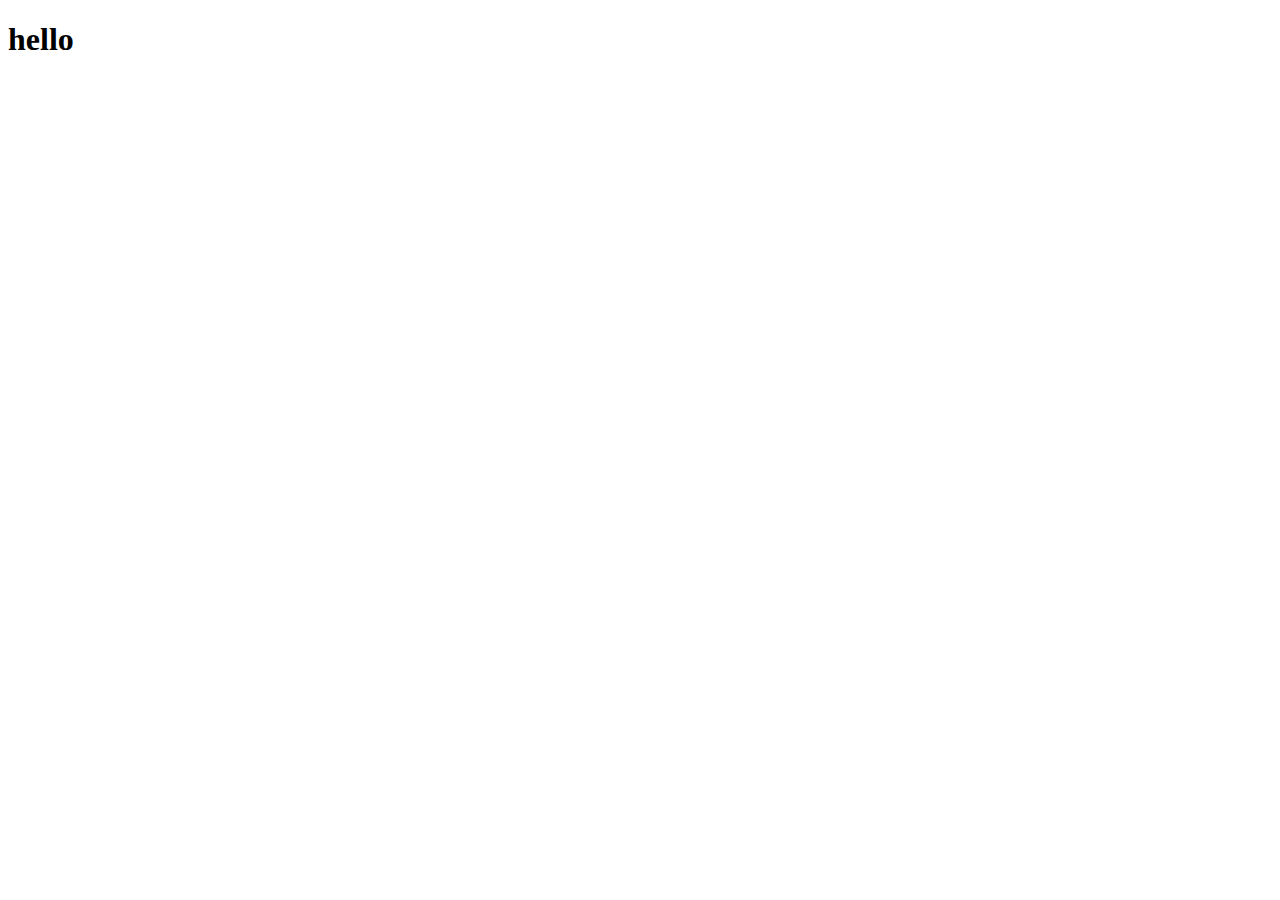
==== index.html @ d556000d "set up" ====
<!DOCTYPE html>
<html lang="en">
<head>
    <meta charset="UTF-8">
    <meta name="viewport" content="width=device-width, initial-scale=1.0">
    <title>Document</title>
</head>
<body>
    <h1>hello</h1>
    
</body>
</html>
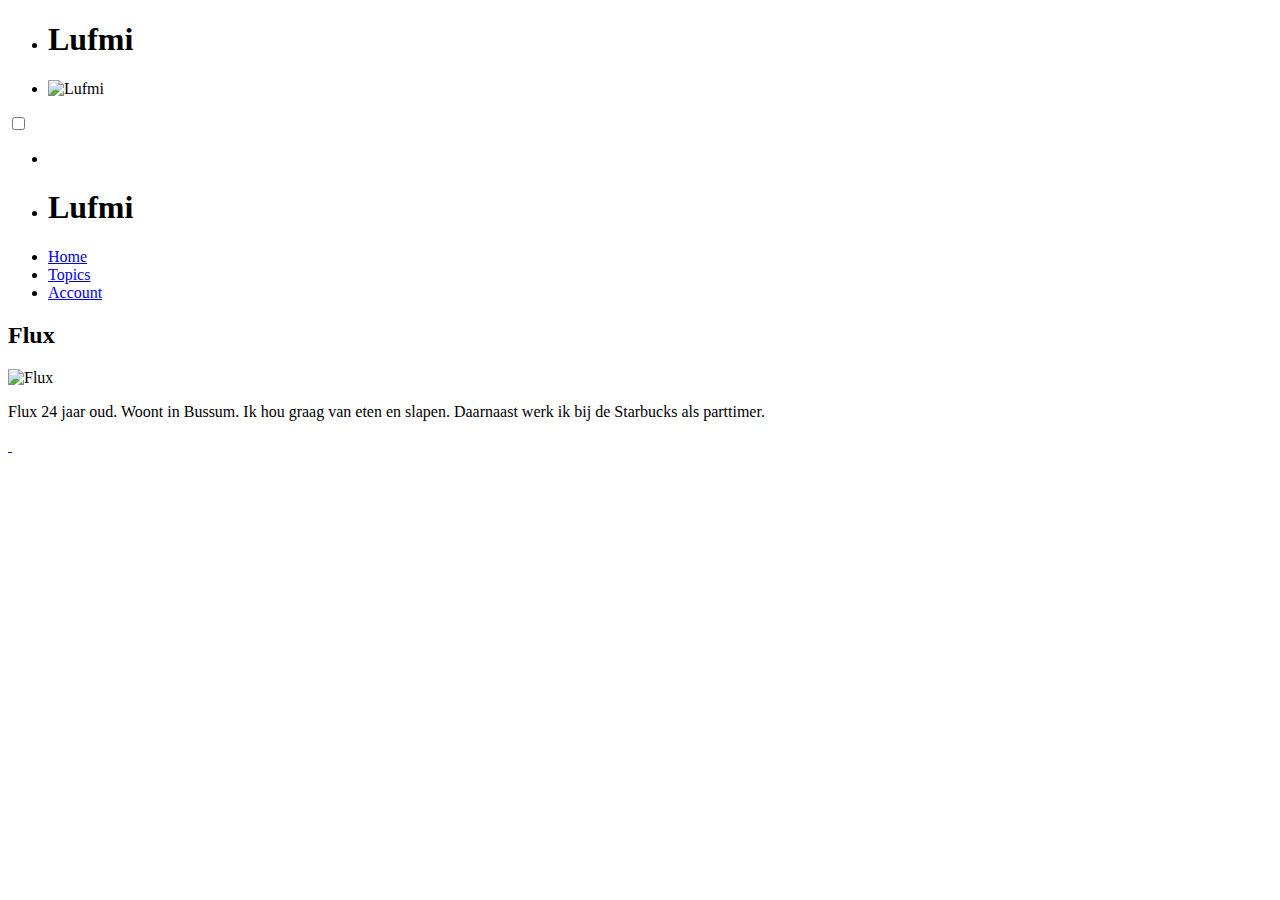
==== commit ad97c88b: "update" ====
--- a/index.html
+++ b/index.html
@@ -1,12 +1,64 @@
 <!DOCTYPE html>
 <html lang="en">
-<head>
-    <meta charset="UTF-8">
-    <meta name="viewport" content="width=device-width, initial-scale=1.0">
-    <title>Document</title>
-</head>
-<body>
-    <h1>hello</h1>
-    
-</body>
+    <head>
+        <meta charset="UTF-8">
+        <meta name="viewport" content="width=device-width, initial-scale=1.0">
+        <link rel="stylesheet" href="css/style.css">
+        <title>Dating-app Lufmi</title>
+    </head>
+    <body>
+        <header>
+            <nav class="navigatie1">
+                <ul>
+                    <li>
+                        <h1>Lufmi</h1>
+                    </li>
+                    <li>
+                        <img id="logo" src="img/logo.svg" alt="Lufmi">
+                    </li>
+                </ul>
+            </nav>
+            <nav class="navigatie2">
+                <div id="menuToggle">
+                    <input type="checkbox"/>
+                    <span></span>
+                    <span></span>
+                    <span></span>
+                    <ul id="menu">
+                        <li>
+                            <img src="" alt="">
+                        </li>
+                        <li>
+                            <h1>Lufmi</h1>
+                        </li>
+                        <li>
+                            <a href="about.html">Home</a>
+                        </li>
+                        <li>
+                            <a href="topics.html">Topics</a>
+                        </li>
+                        <li>
+                            <a href="account.html">Account</a>
+                        </li>
+                    </ul>
+                </div>
+            </nav>
+        </header>
+        <main>
+            <main>
+                <form id="user" method="POST" action="/match">
+                    <h2>Flux</h2>
+                    <img src="img/Anna.jpg" alt="Flux">
+                    <p>Flux 24 jaar oud. Woont in Bussum. Ik hou graag van eten en slapen. Daarnaast
+                        werk ik bij de Starbucks als parttimer.</p>
+                    <a class="LikeButton" href="#">
+                        <img src="img/brokeheart.svg" alt="">
+                    </a>
+                    <a class="LikeButton1" href="#">
+                        <img src="img/heart2.svg" alt="">
+                    </a>
+                </form>
+            </main>
+        </main>
+    </body>
 </html>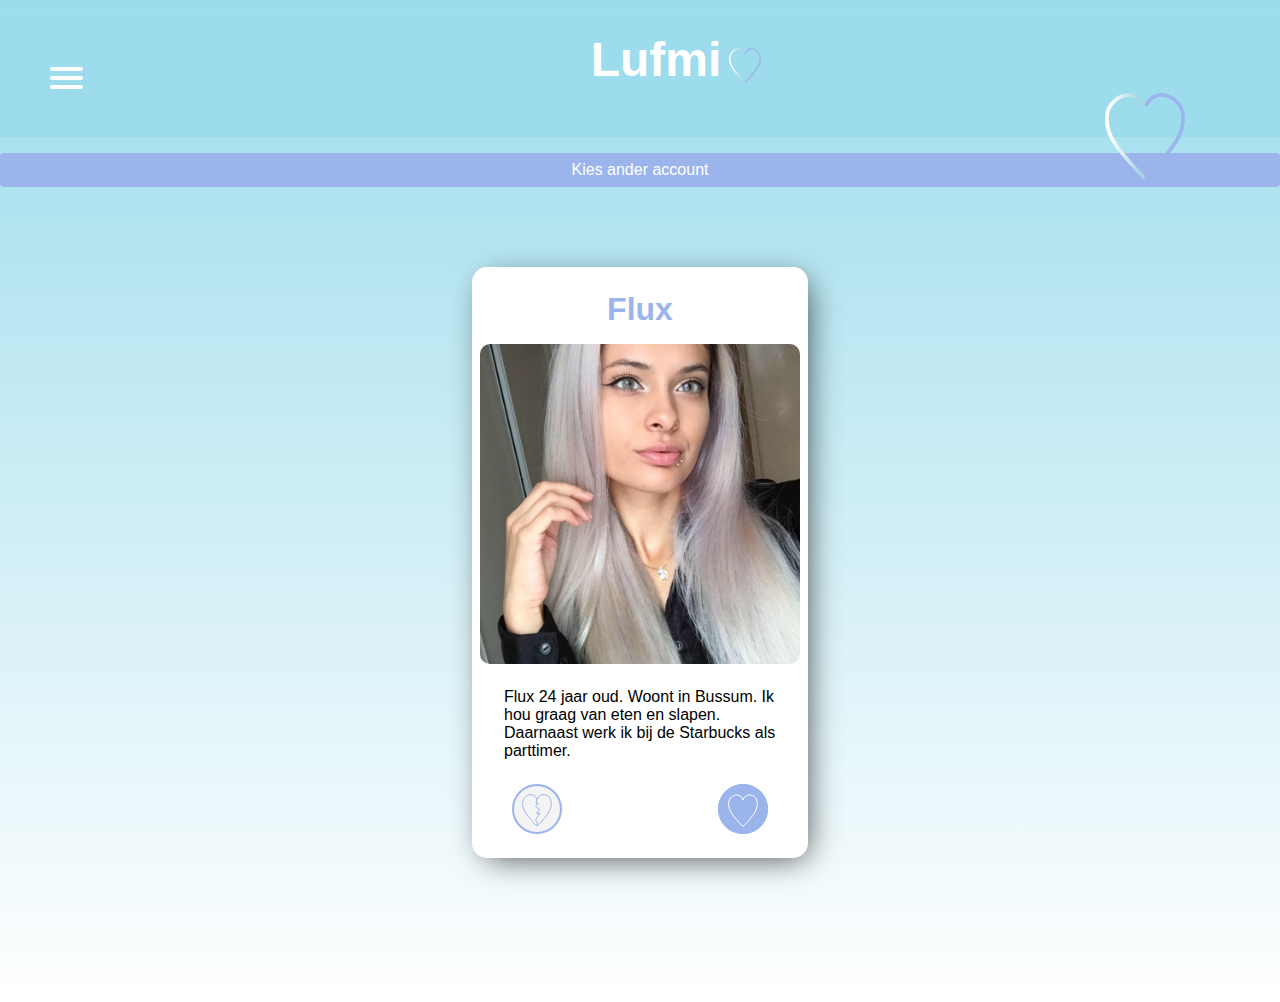
==== commit 2a49fd72: "klaar" ====
--- a/index.html
+++ b/index.html
@@ -3,7 +3,7 @@
     <head>
         <meta charset="UTF-8">
         <meta name="viewport" content="width=device-width, initial-scale=1.0">
-        <link rel="stylesheet" href="css/style.css">
+        <link rel="stylesheet" href="_css/style.css">
         <title>Dating-app Lufmi</title>
     </head>
     <body>
@@ -14,7 +14,7 @@
                         <h1>Lufmi</h1>
                     </li>
                     <li>
-                        <img id="logo" src="img/logo.svg" alt="Lufmi">
+                        <img id="logo" src="_img/logo.svg" alt="Lufmi">
                     </li>
                 </ul>
             </nav>
@@ -32,33 +32,43 @@
                             <h1>Lufmi</h1>
                         </li>
                         <li>
-                            <a href="about.html">Home</a>
+                            <a href="index.html">Home</a>
                         </li>
                         <li>
                             <a href="topics.html">Topics</a>
                         </li>
-                        <li>
-                            <a href="account.html">Account</a>
-                        </li>
+
                     </ul>
                 </div>
             </nav>
         </header>
+        <button class="accordion__button" aria-expanded="true" aria-controls="accordion-resources">Kies ander account</button>
+		</dt>
+		<dd class="accordion__content" id="accordion-resources" aria-hidden="false">
+			<ul>
+                <li><a class="accountA" href="index.html">Flux</a> <li>
+                <li><a class="accountA" href="index.html">Zoë</a></li>
+                <li><a class="accountA" href="index.html">Joey</a></li>
+			</ul>
+		</dd>
+		<dt>
         <main>
-            <main>
-                <form id="user" method="POST" action="/match">
-                    <h2>Flux</h2>
-                    <img src="img/Anna.jpg" alt="Flux">
-                    <p>Flux 24 jaar oud. Woont in Bussum. Ik hou graag van eten en slapen. Daarnaast
-                        werk ik bij de Starbucks als parttimer.</p>
-                    <a class="LikeButton" href="#">
-                        <img src="img/brokeheart.svg" alt="">
-                    </a>
-                    <a class="LikeButton1" href="#">
-                        <img src="img/heart2.svg" alt="">
-                    </a>
-                </form>
-            </main>
+            <form id="user" method="POST" action="/match">
+                <h2>Flux</h2>
+                <img src="_img/Anna.jpg" alt="Flux">
+                <p>Flux 24 jaar oud. Woont in Bussum. Ik hou graag van eten en slapen. Daarnaast
+                    werk ik bij de Starbucks als parttimer.</p>
+                <a class="LikeButton" href="#">
+                    <img src="_img/brokeheart.svg" alt="">
+                </a>
+                <a class="LikeButton1" href="#">
+                    <img src="_img/heart2.svg" alt="">
+                </a>
+            </form>
+            <img src="_img/logo.svg" id="heart">
         </main>
+
+        
+        <script type="text/javascript" src="_js/script.js"></script>
     </body>
 </html>--- a/_css/style.css
+++ b/_css/style.css
@@ -0,0 +1,374 @@
+/*#9cdcec - lichtblauw */
+/*#9cb4ec - Donkerblauw*/
+
+body {
+    background-color: whitesmoke;
+    padding: 0;
+    margin: 0;
+    background-image: linear-gradient(#9cdcec,#ffffff);
+    background-repeat: no-repeat;
+    min-height: 100vh;
+}
+
+header {
+    background-color: #9cdcec;
+    margin: 0;
+
+}
+.navigatie1 ul {
+    display: flex;
+    justify-content: center;
+}
+
+#logo {
+    width: 2rem;
+    display: flex;
+    top: 3rem;
+    position: absolute;
+}
+header h1 {
+    font-family: 'Quicksand', sans-serif;
+    font-size: 3rem;
+    padding-top: 1rem;
+    text-align: center;
+    color: white;
+    position: relative;
+    margin: 0 0.5rem 0 0;
+}
+
+.navigatie2 h1 {
+    position: relative;
+    font-family: 'Quicksand', sans-serif;
+    text-align: center;
+    color: #9cdcec;
+    font-size: 2.5rem;
+}
+
+li {
+    font-family: 'Quicksand', sans-serif;
+    font-weight: 700;
+    list-style-type: none;
+}
+
+main {
+    display: flex;
+    justify-content: center;
+}
+
+#user {
+    background-color: white;
+    width: 100%;
+    padding: 0.5rem;
+    max-width: 20rem;
+    border-radius: 15px;
+    margin-top: 5rem;
+    margin-bottom: 9rem;
+    -webkit-box-shadow: 6px 7px 33px -8px rgba(0,0,0,0.75);
+    -moz-box-shadow: 6px 7px 33px -8px rgba(0,0,0,0.75);
+    box-shadow: 6px 7px 33px -8px rgba(0,0,0,0.75);
+}
+
+h2 {
+    font-family: 'Quicksand', sans-serif;
+    text-align: center;
+    color: #9cb4ec;
+    font-size: 2rem;
+    margin: 1rem;
+}
+
+img {
+    display: flex;
+    justify-content: center;
+    max-width: 20rem;
+    margin-right: auto;
+    margin-left: auto;
+    border-radius: 10px;
+}
+
+p {
+    font-family: 'Quicksand', sans-serif;
+    margin: 1.5rem;
+    padding: 0;
+}
+
+a {
+    display: flex;
+    justify-content: center;
+    padding: 0;
+
+}
+
+#removebtn {
+    display: flex;
+    justify-content: center;
+    padding: 0;
+    margin-left: auto;
+    margin-right: auto;
+    margin-top: 1rem;
+    background-color: whitesmoke;
+    color: #9cb4ec;
+    border-radius: 10px;
+    text-align: center;
+    width: 5rem;
+    height: 2rem;
+    text-decoration: none;
+}
+
+.LikeButton {
+    background-color: whitesmoke;
+    color: #9cb4ec;
+    border-radius: 50%;
+    display: inline-block;
+    text-align: center;
+    width: 50px;
+    height: 50px;
+    line-height: 52px;
+    text-decoration: none;
+    /* border: solid 2px; */
+    /* border-color: #9cb4ec; */
+    margin: 0 2rem;
+}
+
+.LikeButton1 {
+    background-color: #9cb4ec;
+    /* background-image: url("heart2.svg"); */
+    color: white;
+    border-radius: 50%;
+    display: inline-block;
+    text-align: center;
+    width: 50px;
+    height: 50px;
+    line-height: 52px;
+    text-decoration: none;
+    /* border: solid 2px; */
+    /* border-color: #9cb4ec; */
+    float: right;
+    margin: 0 2rem 1rem;
+}
+
+/*----------------Hamburger menu---------------------------------------*/
+
+#menuToggle {
+    display: block;
+    position: relative;
+    top: -3rem;
+    left: 50px;
+    z-index: 1;
+    -webkit-user-select: none;
+    user-select: none;
+}
+
+#menuToggle a {
+    text-decoration: none;
+    color: #9cdcec;
+    transition: color 0.3s ease;
+}
+
+#menuToggle a:hover {
+    color: #9cb4ec;
+}
+
+#menuToggle input {
+    display: block;
+    width: 40px;
+    height: 32px;
+    position: absolute;
+    top: -7px;
+    left: -5px;
+    cursor: pointer;
+    opacity: 0;
+    /* Dit verberg */
+    z-index: 2;
+    /* plaats dit over de hamburger */
+    -webkit-touch-callout: none;
+}
+
+#menuToggle span {
+    display: block;
+    width: 33px;
+    height: 4px;
+    margin-bottom: 5px;
+    position: relative;
+    background: white;
+    border-radius: 3px;
+    z-index: 1;
+    transform-origin: 4px 0;
+    transition: transform 0.5s cubic-bezier(0.77,0.2,0.05,1.0), background 0.5s cubic-bezier(0.77,0.2,0.05,1.0), opacity 0.55s ease;
+}
+
+#menuToggle span:first-child {
+    transform-origin: 0 0;
+}
+
+#menuToggle span:nth-last-child(2) {
+    transform-origin: 0 100%;
+}
+
+/* 
+ Transformeer alle plakjes hamburger in een kruis.
+ */
+
+#menuToggle input:checked ~ span {
+    opacity: 1;
+    transform: rotate(45deg) translate(-2px, -1px);
+    background: #232323;
+}
+
+/*
+de middelste verbergen.
+ */
+#menuToggle input:checked ~ span:nth-last-child(3) {
+    opacity: 0;
+    transform: rotate(0deg) scale(0.2, 0.2);
+}
+
+#menuToggle input:checked ~ span:nth-last-child(2) {
+    transform: rotate(-45deg) translate(0, -1px);
+}
+
+#menu {
+    left: -1rem;
+    position: absolute;
+    width: 300px;
+    height: 44rem;
+    margin: -100px 0 0 -50px;
+    padding: 125px 50px 50px;
+
+    background: white;
+    list-style-type: none;
+    -webkit-font-smoothing: antialiased;
+
+    transform-origin: 0 0;
+    transform: translate(-100%, 0);
+
+    transition: transform 0.5s cubic-bezier(0.77,0.2,0.05,1.0);
+}
+
+#menu li {
+    padding: 10px 0;
+    font-size: 22px;
+}
+
+/*menu van links naar binnen schuiven */
+#menuToggle input:checked ~ ul {
+    transform: none;
+}
+/* Bron:https://codepen.io/erikterwan/pen/EVzeRP*/
+
+.addBtn {
+    display: flex;
+    justify-content: center;
+}
+
+/*---------------------------EJS----------------------------------*/
+
+section {
+    display: flex;
+    justify-content: center;
+}
+/*--------------------heart------------------*/
+#heart {
+    width: 5rem;
+    position: absolute;
+
+}
+
+/*----------dropdown choose user-----------------------*/
+
+
+*:focus {
+	outline: none;
+	box-shadow: 0 0 0 0.125rem #fff, 0 0 0 0.25rem white;
+}
+
+
+li {
+	margin-bottom: 0.75rem;
+}
+
+.accountA {
+	padding: 0.25rem 0.125rem 0;
+	color: #9cb4ec;
+	text-decoration: none;
+	border-bottom: 1px solid #9cb4ec;
+	transition: all 150ms ease;
+}
+
+.accountA:focus{
+        background-color: #cbffd9;
+		color: #9cdcec;
+		border-bottom: 3px solid #9cdcec;
+}
+
+.accountA:hover{
+    background-color: #cbffd9;
+    color: #9cdcec;
+    border-bottom: 3px solid #9cdcec;
+}
+
+.accordion {
+	max-width: 40rem;
+	margin: auto;
+	}
+	
+.accordion__button {
+		text-align: center;
+		font-size: 1rem;
+		font-family: 'Poppins', sans-serif;
+		font-weight: 500;
+		background-color: #9cb4ec;
+		color: #fff;
+		border: none;
+		padding: 0.5rem 1rem;
+		border-radius: 0.25rem;
+		display: block;
+		width: 100%;
+		/* z-index: 1; // add z-index so focus is always visible */
+		position: relative;
+		margin-top: 1rem;
+		transition: all 150ms linear;
+}
+
+.accordion__button ::after {
+    display: inline-block;
+    position: absolute;
+    right: 0.875rem;
+    top: 0.875rem;
+    width: 0.4rem;
+    height: 0.4rem;
+    border-right: 0.25rem solid #fff;
+    border-top: 0.25rem solid #fff;
+    transform: rotate(135deg);
+    transition: transform 250ms linear;
+}
+
+.accordion__button:hover {
+    background-color: #9cb4ec;
+    transform: scale(1.025);
+}
+/*-------dropdown button-------------------------------*/
+.accordion__button[aria-expanded='true'] {
+    background-color: #9cb4ec;
+}
+
+.accordion__button[aria-expanded='true']::after {
+    transform: rotate(315deg) translateY(0.25rem);
+}
+
+.accordion__content {
+    padding: 0.875rem;
+    margin-left: 0;
+    background-color: #fff;
+    border: 2px solid #eee;
+    box-shadow: 1px 4px 10px 1px rgba(0, 0, 0, 0.15);
+    transition: all 200ms linear;
+}
+.accordion__content[aria-hidden='false'] {
+    display: block;
+}
+
+.accordion__content[aria-hidden='true'] {
+    display: none;
+}
+
+/* bron-----https://codepen.io/corinneling/pen/LwRyXO---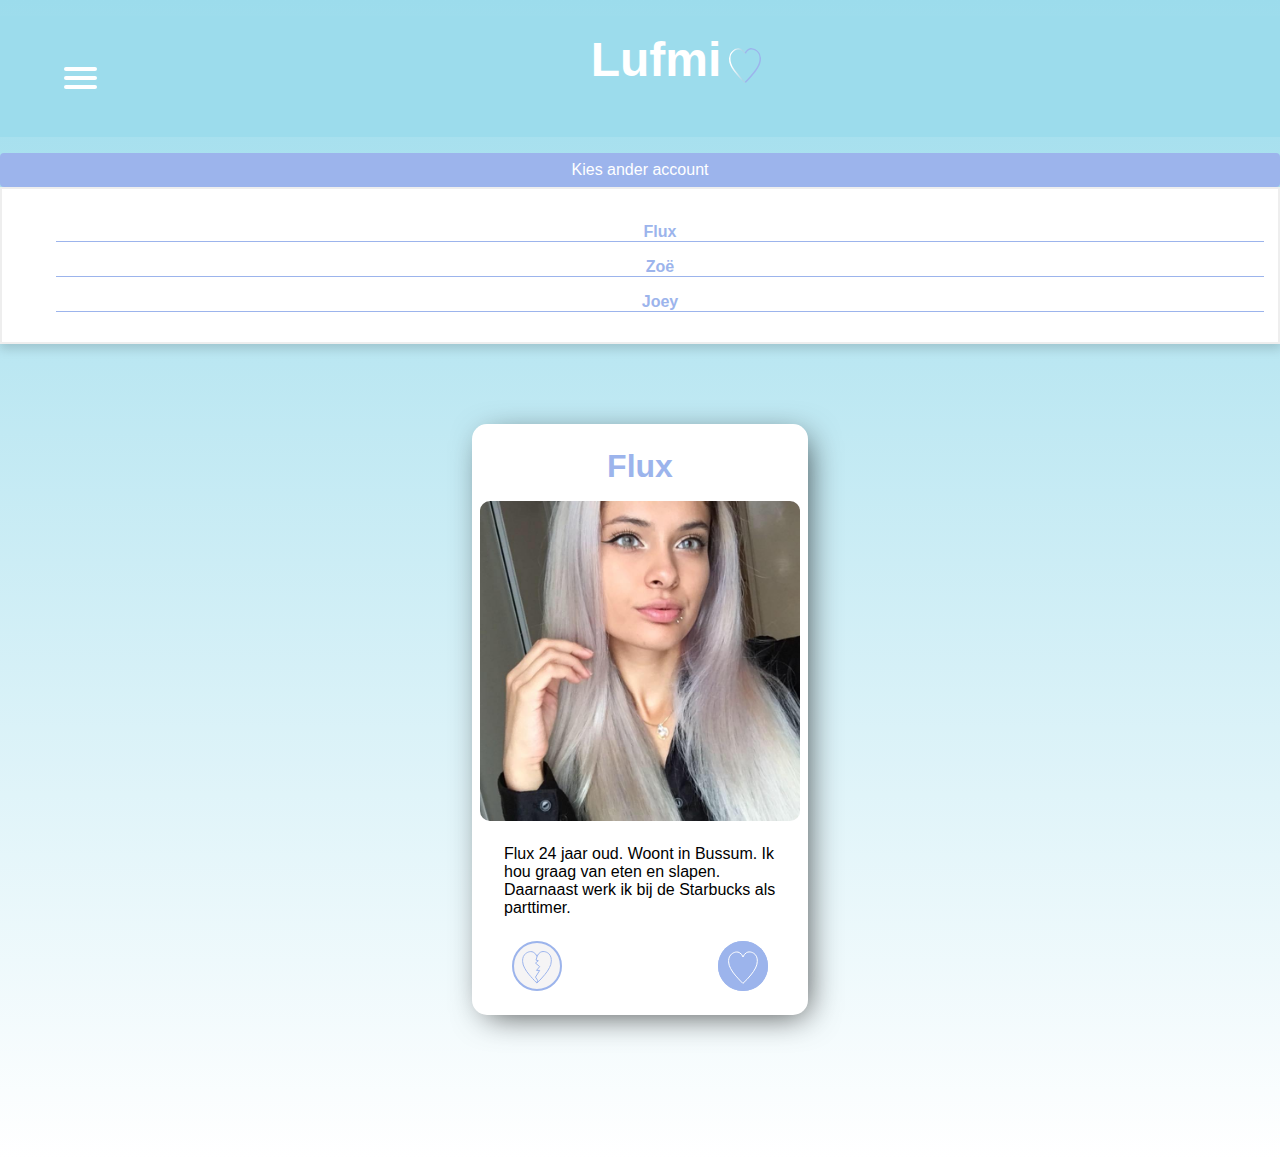
==== commit 146a0c08: "js moet nog geupdate worden" ====
--- a/index.html
+++ b/index.html
@@ -26,10 +26,7 @@
                     <span></span>
                     <ul id="menu">
                         <li>
-                            <img src="" alt="">
-                        </li>
-                        <li>
-                            <h1>Lufmi</h1>
+                            <h1>Home</h1>
                         </li>
                         <li>
                             <a href="index.html">Home</a>
@@ -37,21 +34,23 @@
                         <li>
                             <a href="topics.html">Topics</a>
                         </li>
+                        <li>
+                            <a href="account.html">Account</a>
+                        </li>
 
                     </ul>
                 </div>
             </nav>
         </header>
         <button class="accordion__button" aria-expanded="true" aria-controls="accordion-resources">Kies ander account</button>
-		</dt>
-		<dd class="accordion__content" id="accordion-resources" aria-hidden="false">
+		<section class="accordion__content" id="accordion-resources" aria-hidden="false">
 			<ul>
                 <li><a class="accountA" href="index.html">Flux</a> <li>
                 <li><a class="accountA" href="index.html">Zoë</a></li>
                 <li><a class="accountA" href="index.html">Joey</a></li>
 			</ul>
-		</dd>
-		<dt>
+		</section>
+		
         <main>
             <form id="user" method="POST" action="/match">
                 <h2>Flux</h2>
@@ -65,10 +64,10 @@
                     <img src="_img/heart2.svg" alt="">
                 </a>
             </form>
-            <img src="_img/logo.svg" id="heart">
+            <!-- <img src="_img/logo.svg" id="heart"> -->
         </main>
 
-        
+    
         <script type="text/javascript" src="_js/script.js"></script>
     </body>
 </html>--- a/_css/style.css
+++ b/_css/style.css
@@ -8,6 +8,7 @@
     background-image: linear-gradient(#9cdcec,#ffffff);
     background-repeat: no-repeat;
     min-height: 100vh;
+    
 }
 
 header {
@@ -152,7 +153,7 @@
     display: block;
     position: relative;
     top: -3rem;
-    left: 50px;
+    margin-left: 4rem;
     z-index: 1;
     -webkit-user-select: none;
     user-select: none;
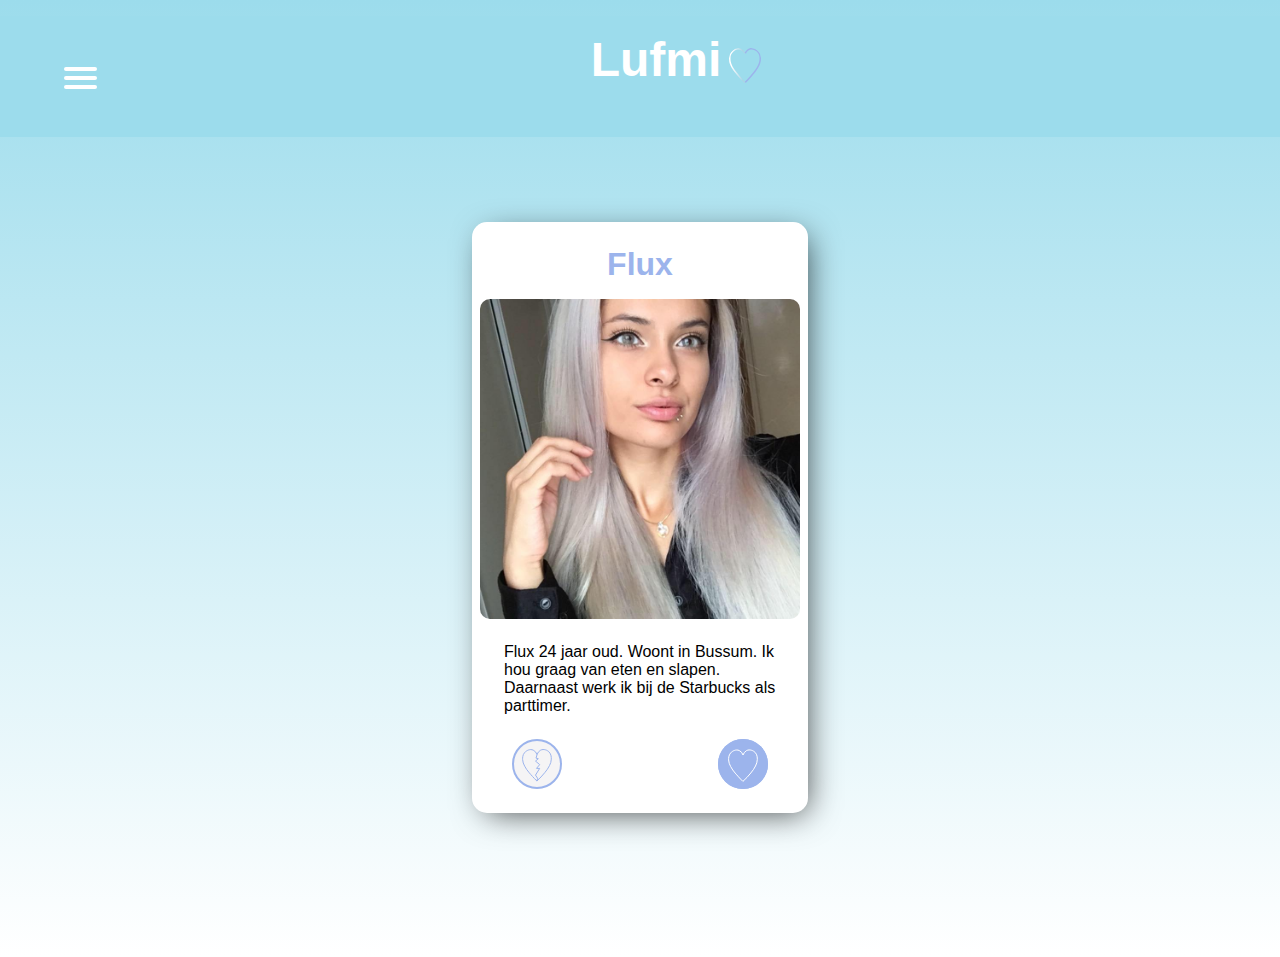
==== commit f3472c48: "finish" ====
--- a/index.html
+++ b/index.html
@@ -42,14 +42,14 @@
                 </div>
             </nav>
         </header>
-        <button class="accordion__button" aria-expanded="true" aria-controls="accordion-resources">Kies ander account</button>
+        <!-- <button class="accordion__button" aria-expanded="true" aria-controls="accordion-resources">Kies ander account</button>
 		<section class="accordion__content" id="accordion-resources" aria-hidden="false">
 			<ul>
                 <li><a class="accountA" href="index.html">Flux</a> <li>
                 <li><a class="accountA" href="index.html">Zoë</a></li>
                 <li><a class="accountA" href="index.html">Joey</a></li>
 			</ul>
-		</section>
+		</section> -->
 		
         <main>
             <form id="user" method="POST" action="/match">
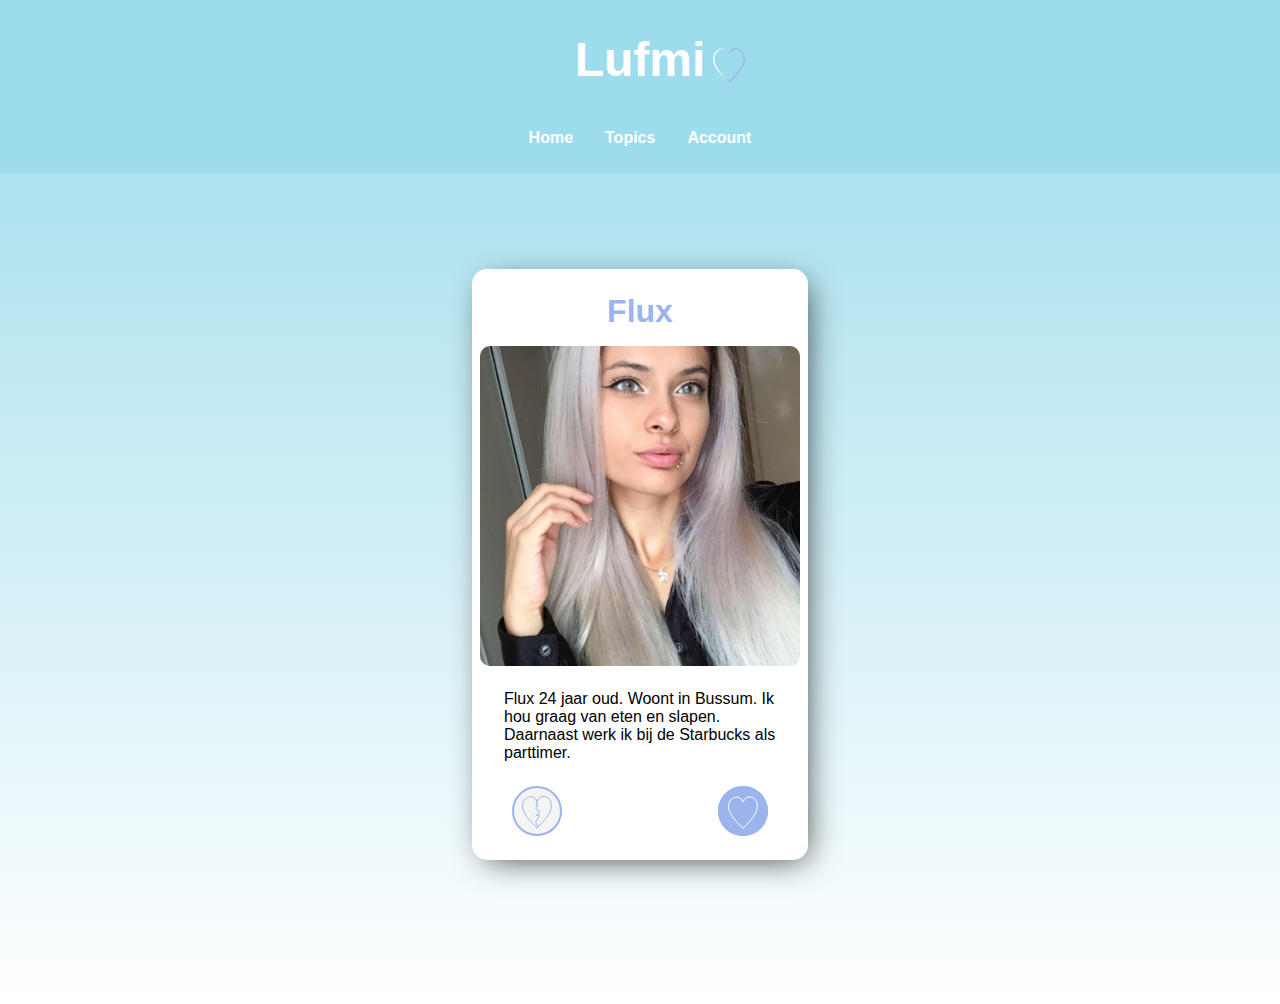
==== commit 292b4ff9: "Laatste versie" ====
--- a/index.html
+++ b/index.html
@@ -19,28 +19,18 @@
                 </ul>
             </nav>
             <nav class="navigatie2">
-                <div id="menuToggle">
-                    <input type="checkbox"/>
-                    <span></span>
-                    <span></span>
-                    <span></span>
-                    <ul id="menu">
-                        <li>
-                            <h1>Home</h1>
-                        </li>
-                        <li>
-                            <a href="index.html">Home</a>
-                        </li>
-                        <li>
-                            <a href="topics.html">Topics</a>
-                        </li>
-                        <li>
-                            <a href="account.html">Account</a>
-                        </li>
-
-                    </ul>
-                </div>
-            </nav>
+                <ul id="menu">
+                    <li>
+                        <a href="index.html">Home</a>
+                    </li>
+                    <li>
+                        <a href="topics.html">Topics</a>
+                    </li>
+                    <li>
+                        <a href="account.html">Account</a>
+                    </li>
+                </ul>
+        </nav>
         </header>
         <!-- <button class="accordion__button" aria-expanded="true" aria-controls="accordion-resources">Kies ander account</button>
 		<section class="accordion__content" id="accordion-resources" aria-hidden="false">
@@ -50,7 +40,6 @@
                 <li><a class="accountA" href="index.html">Joey</a></li>
 			</ul>
 		</section> -->
-		
         <main>
             <form id="user" method="POST" action="/match">
                 <h2>Flux</h2>
--- a/_css/style.css
+++ b/_css/style.css
@@ -26,6 +26,7 @@
     display: flex;
     top: 3rem;
     position: absolute;
+    margin-left: -16px;
 }
 header h1 {
     font-family: 'Quicksand', sans-serif;
@@ -35,6 +36,7 @@
     color: white;
     position: relative;
     margin: 0 0.5rem 0 0;
+    left: -1rem;
 }
 
 .navigatie2 h1 {
@@ -92,11 +94,28 @@
     padding: 0;
 }
 
-a {
-    display: flex;
-    justify-content: center;
-    padding: 0;
-
+#menu {
+    display: flex;
+    justify-content: center;
+    padding: 10px;
+}
+
+#menu a {
+    display: flex;
+    justify-content: space-around;
+    padding: 0;
+    text-decoration: none;
+    color: white; 
+    margin: 1rem;
+}
+
+#menu a:hover {
+    display: flex;
+    justify-content: space-around;
+    padding: 0;
+    text-decoration: none;
+    color: #9cb4ec; 
+    margin: 1rem;
 }
 
 #removebtn {
@@ -149,7 +168,7 @@
 
 /*----------------Hamburger menu---------------------------------------*/
 
-#menuToggle {
+/* #menuToggle {
     display: block;
     position: relative;
     top: -3rem;
@@ -168,7 +187,7 @@
 #menuToggle a:hover {
     color: #9cb4ec;
 }
-
+/* 
 #menuToggle input {
     display: block;
     width: 40px;
@@ -209,7 +228,7 @@
  Transformeer alle plakjes hamburger in een kruis.
  */
 
-#menuToggle input:checked ~ span {
+/* #menuToggle input:checked ~ span {
     opacity: 1;
     transform: rotate(45deg) translate(-2px, -1px);
     background: #232323;
@@ -218,15 +237,15 @@
 /*
 de middelste verbergen.
  */
-#menuToggle input:checked ~ span:nth-last-child(3) {
+/* #menuToggle input:checked ~ span:nth-last-child(3) {
     opacity: 0;
     transform: rotate(0deg) scale(0.2, 0.2);
 }
 
 #menuToggle input:checked ~ span:nth-last-child(2) {
     transform: rotate(-45deg) translate(0, -1px);
-}
-
+} */
+/* 
 #menu {
     left: -1rem;
     position: absolute;
@@ -248,18 +267,19 @@
 #menu li {
     padding: 10px 0;
     font-size: 22px;
-}
+} */
 
 /*menu van links naar binnen schuiven */
-#menuToggle input:checked ~ ul {
+/* #menuToggle input:checked ~ ul {
     transform: none;
-}
+} */ 
 /* Bron:https://codepen.io/erikterwan/pen/EVzeRP*/
 
 .addBtn {
     display: flex;
     justify-content: center;
-}
+} 
+
 
 /*---------------------------EJS----------------------------------*/
 
@@ -274,102 +294,4 @@
 
 }
 
-/*----------dropdown choose user-----------------------*/
-
-
-*:focus {
-	outline: none;
-	box-shadow: 0 0 0 0.125rem #fff, 0 0 0 0.25rem white;
-}
-
-
-li {
-	margin-bottom: 0.75rem;
-}
-
-.accountA {
-	padding: 0.25rem 0.125rem 0;
-	color: #9cb4ec;
-	text-decoration: none;
-	border-bottom: 1px solid #9cb4ec;
-	transition: all 150ms ease;
-}
-
-.accountA:focus{
-        background-color: #cbffd9;
-		color: #9cdcec;
-		border-bottom: 3px solid #9cdcec;
-}
-
-.accountA:hover{
-    background-color: #cbffd9;
-    color: #9cdcec;
-    border-bottom: 3px solid #9cdcec;
-}
-
-.accordion {
-	max-width: 40rem;
-	margin: auto;
-	}
-	
-.accordion__button {
-		text-align: center;
-		font-size: 1rem;
-		font-family: 'Poppins', sans-serif;
-		font-weight: 500;
-		background-color: #9cb4ec;
-		color: #fff;
-		border: none;
-		padding: 0.5rem 1rem;
-		border-radius: 0.25rem;
-		display: block;
-		width: 100%;
-		/* z-index: 1; // add z-index so focus is always visible */
-		position: relative;
-		margin-top: 1rem;
-		transition: all 150ms linear;
-}
-
-.accordion__button ::after {
-    display: inline-block;
-    position: absolute;
-    right: 0.875rem;
-    top: 0.875rem;
-    width: 0.4rem;
-    height: 0.4rem;
-    border-right: 0.25rem solid #fff;
-    border-top: 0.25rem solid #fff;
-    transform: rotate(135deg);
-    transition: transform 250ms linear;
-}
-
-.accordion__button:hover {
-    background-color: #9cb4ec;
-    transform: scale(1.025);
-}
-/*-------dropdown button-------------------------------*/
-.accordion__button[aria-expanded='true'] {
-    background-color: #9cb4ec;
-}
-
-.accordion__button[aria-expanded='true']::after {
-    transform: rotate(315deg) translateY(0.25rem);
-}
-
-.accordion__content {
-    padding: 0.875rem;
-    margin-left: 0;
-    background-color: #fff;
-    border: 2px solid #eee;
-    box-shadow: 1px 4px 10px 1px rgba(0, 0, 0, 0.15);
-    transition: all 200ms linear;
-}
-.accordion__content[aria-hidden='false'] {
-    display: block;
-}
-
-.accordion__content[aria-hidden='true'] {
-    display: none;
-}
-
-/* bron-----https://codepen.io/corinneling/pen/LwRyXO---+
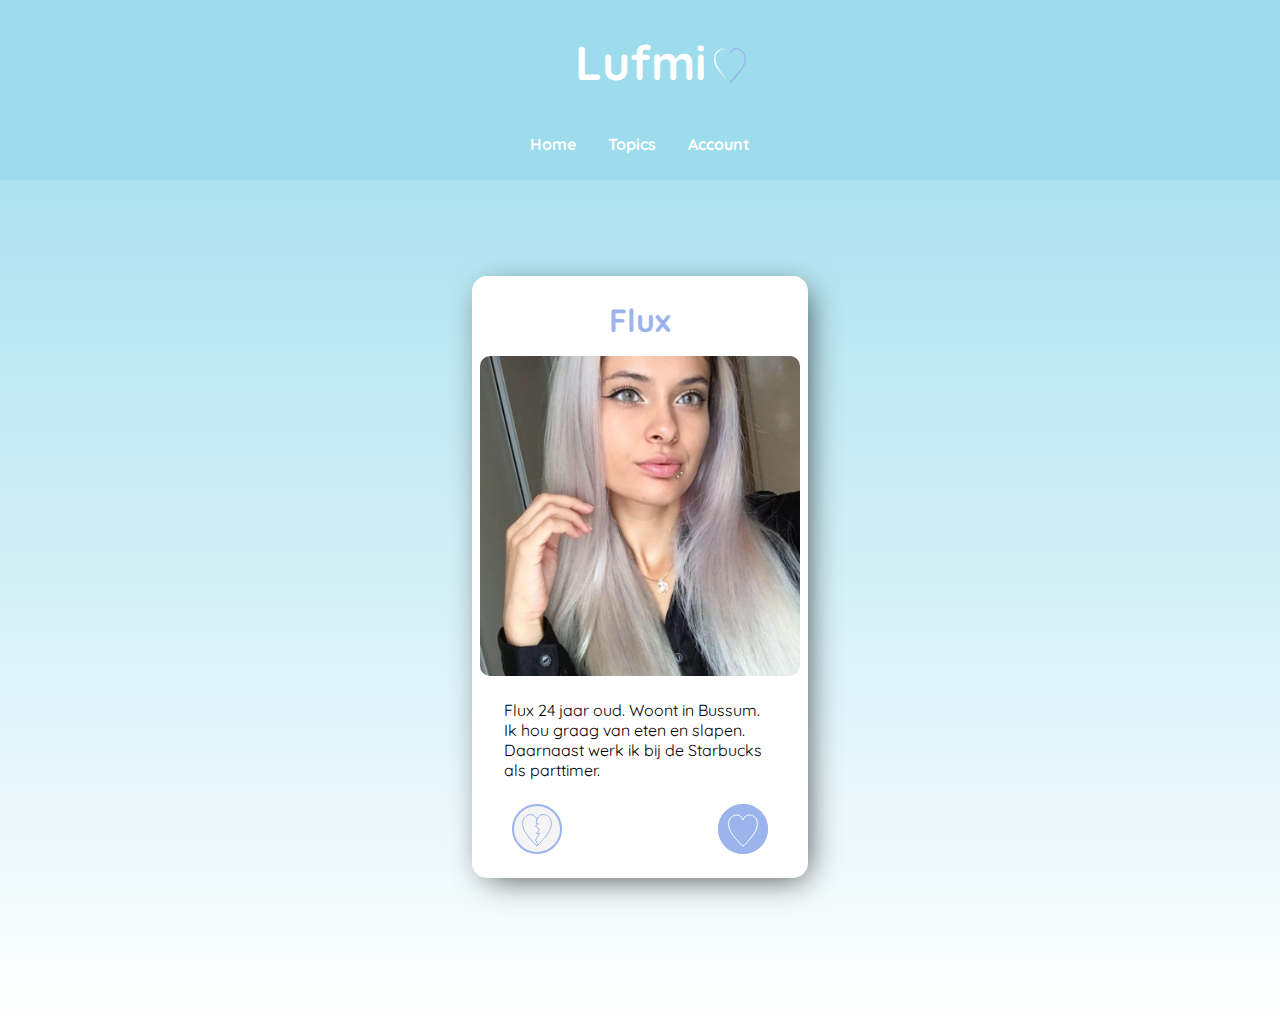
==== commit 5d1bfd50: "alles geupdate" ====
--- a/index.html
+++ b/index.html
@@ -4,6 +4,9 @@
         <meta charset="UTF-8">
         <meta name="viewport" content="width=device-width, initial-scale=1.0">
         <link rel="stylesheet" href="_css/style.css">
+        <link rel="stylesheet" href="_css/headings.css">
+        <link rel="stylesheet" href="_css/form.css">
+        <link href="https://fonts.googleapis.com/css2?family=Quicksand:wght@300;400;500;600;700&display=swap" rel="stylesheet">
         <title>Dating-app Lufmi</title>
     </head>
     <body>
--- a/_css/headings.css
+++ b/_css/headings.css
@@ -0,0 +1,6 @@
+.error {
+    font-size: 4rem;
+    color: red;
+    text-align: center;
+    margin-top:23rem;
+}--- a/_css/form.css
+++ b/_css/form.css
@@ -0,0 +1,322 @@
+section {
+    margin-left: auto;
+    margin-right: auto;
+    display: block;
+    justify-content: center;
+    margin-bottom: 7rem;
+}
+
+h1 {
+    font-family: 'Quicksand', sans-serif;
+    display: flex;
+    justify-content: center;
+}
+
+#topiclijst {
+    margin-left: auto;
+    margin-right: auto;
+    background-color: white;
+    width: 100%;
+    padding: 0.5rem;
+    max-width: 36rem;
+    border-radius: 15px;
+    margin-top: 7rem;
+    -webkit-box-shadow: 6px 7px 33px -8px rgba(0,0,0,0.75);
+    -moz-box-shadow: 6px 7px 33px -8px rgba(0,0,0,0.75);
+    box-shadow: 6px 7px 33px -8px rgba(0,0,0,0.75);
+}
+
+.topicLabel {
+    font-family: 'Quicksand', sans-serif;
+    font-weight: 700;
+    margin: 0;
+    color: black;
+    background-color: white;
+    border: solid 1px black;
+    border-radius: 10px;
+    height: 2rem;
+    width: 9rem;
+    padding-top: 0.7rem;
+    text-align: center;
+}
+/*---------------------------------------------------*/
+
+.InputGroup {
+    display: flex;
+    height: 80px;
+    margin-bottom: -1rem;
+    margin-top: 1rem;
+}
+
+.InputGroup input[type="checkbox"] {
+    visibility: hidden;
+    height: 0;
+    width: 0;
+
+}
+
+.nameTopic {
+    font-family: 'Quicksand', sans-serif;
+    font-weight: 600;
+    position: static;
+    margin-right: 4rem;
+    max-width: 1rem;
+    margin-left: 2px;
+}
+
+#labelTopic {
+    display: flex;
+    flex: auto;
+    vertical-align: middle;
+    align-items: center;
+    justify-content: center;
+    text-align: center;
+    cursor: pointer;
+    background-color: grey;
+    color: white;
+    padding: 5px 10px;
+    border-radius: 6px;
+    transition: color --transition-fast ease-out, background-color --transition-fast ease-in;
+    user-select: none;
+    margin-right: 8px;
+    height: 2rem;
+}
+
+input[type="checkbox"]:checked + label {
+    background-color: #9cdcec;
+    color: black;
+}
+
+input[type="checkbox"]:hover:not(:checked) + label {
+    background-color: #9cb4ec;
+    color: black;
+}
+
+.savebtn {
+    margin-left: 1.2rem;
+    margin-right: 5px;
+    background-color: cornflowerblue;
+    padding: 1rem;
+    border-radius: 5px;
+    height: 2.75rem;
+    border: black;
+    color: white;
+}
+/*--Topics-page-form-----------------------------------------------*/
+
+.yourTopics {
+    margin: 1rem;
+    display: flex;
+    justify-content: center;
+    flex-direction: column;
+    margin-top: 6rem;
+}
+
+.topicList {
+    margin-bottom: 2.5rem;
+    display: flex;
+    justify-content: center;
+}
+
+#topics {
+    font-family: 'Quicksand', sans-serif;
+    font-weight: 700;
+    position: absolute;
+    margin: 0;
+    color: black;
+    background-color: white;
+    border-radius: 10px;
+    padding: 10px 70px;
+    margin-right: 1rem;
+    min-width: 4rem;
+    text-align: center;
+}
+
+#topics {
+    -webkit-box-shadow: 2px 2px 7px 0 rgba(0,0,0,0.75);
+    -moz-box-shadow: 2px 2px 7px 0 rgba(0,0,0,0.75);
+    box-shadow: 2px 2px 7px 0 rgba(0,0,0,0.75);
+}
+
+.removebtn {
+    background-color: #9cb4ec;
+    border-radius: 4px;
+    border: white solid 1px;
+    margin-left: 16rem;
+    margin-top: 10px;
+    color: white;
+
+}
+
+#add {
+    font-family: 'Quicksand', sans-serif;
+    background-color: cornflowerblue;
+    padding: 0.9rem;
+    margin-top: -1rem;
+    border-radius: 5px;
+    height: 1rem;
+    width: 8rem;
+    color: white;
+    text-decoration: none;
+    font-weight: 700;
+    justify-content: center;
+    margin-left: 3rem;
+    text-align: center;
+}
+
+#session {
+    margin-left: 17rem;
+    padding: 0;
+    position: absolute;
+    /* display: flex; */
+    justify-content: flex-end;
+}
+
+#session label {
+    background-color: whitesmoke;
+}
+
+#accountForm {
+    display: block;
+
+}
+
+#accountForm label {
+    display: block;
+    margin-top: 1rem;
+
+}
+
+input[type=text] {
+    display: block;
+}
+
+/*-New-account-page--------------------------------*/
+ .container {
+    border-radius: 5px;
+    padding: 50px 35px 10px 35px;
+    justify-content: center;
+ }
+
+.newAccount {
+    background-color: white;
+    width: 25%;
+    margin: 0 auto;
+    padding: 0.5rem;
+    border-radius: 15px;
+    margin-top: 3rem;
+    -webkit-box-shadow: 6px 7px 33px -8px rgba(0,0,0,0.75);
+    -moz-box-shadow: 6px 7px 33px -8px rgba(0,0,0,0.75);
+    box-shadow: 6px 7px 33px -8px rgba(0,0,0,0.75);
+    position: relative;
+ }
+.field1 {
+    margin-top: 1.3rem;
+    
+}
+
+.field2 {
+    margin-top: 1.3rem;
+    /* display: none; */
+}
+
+.field3 {
+    margin-top: 1.3rem;
+    /* display: none; */
+
+}
+
+ fieldset h2 {
+     font-size: 1.5rem;
+     margin: 0;
+     margin-bottom: 1rem;
+ }
+
+fieldset{
+    border: 0;
+}
+
+fieldset label {
+    font-weight: 700;
+    display: block;
+    flex-direction: column;
+    justify-content: center;
+    font-family: 'Quicksand', sans-serif; 
+    
+}
+
+fieldset input, textarea {
+    width: 100%;
+    padding: 0.5rem 0;
+    margin: 0.2rem 0;
+    margin-bottom: 0.7rem;
+    border: none;
+    border-bottom: 1px solid #9cb4ec;
+
+}
+
+.previousBtn {
+    margin-right: 5px;
+    background-color: cornflowerblue;
+    padding: 1rem;
+    border-radius: 5px;
+    height: 2.75rem;
+    border: black;
+    color: white;
+    /* width: 100%; */
+    margin-top: 3px;
+}
+
+.account_page {
+    margin-bottom: 30px;
+}
+.account_page button:hover { cursor: pointer; } 
+.account_page button {
+    margin-right: 5px;
+    background-color: cornflowerblue;
+    padding: 1rem;
+    border-radius: 5px;
+    height: 2.75rem;
+    border: black;
+    color: white;
+    width: 47%;
+    margin-top: 16px;
+    margin-bottom: 1rem
+    
+}
+
+/*--Progress-bar---------------------------------------------*/
+
+.line {
+    background-color: black;
+    width: 100px;
+    height: 1px;
+    margin: 0;
+    position: relative;
+    top: 35px;
+    -ms-transform: translateY(-50%);
+    transform: translateY(-50%);
+}
+#progress_bar_container {
+    width: 100%;
+    /* margin: 0 auto; */
+    display: flex;
+    justify-content: center;
+}
+.progress_item {
+    background-color: rgb(156, 220, 236);
+    margin: 0 10px;
+    text-align: center;
+    width: 66px;
+    border: solid 1px black;
+    border-radius: 100px;
+}
+.progress1, .progress2, .progress3 {
+    float: left;
+}
+.current_progress {
+    border: 2px solid white;
+    background-color: #d5d2f3;
+}
+
+.hide { display: none; }
